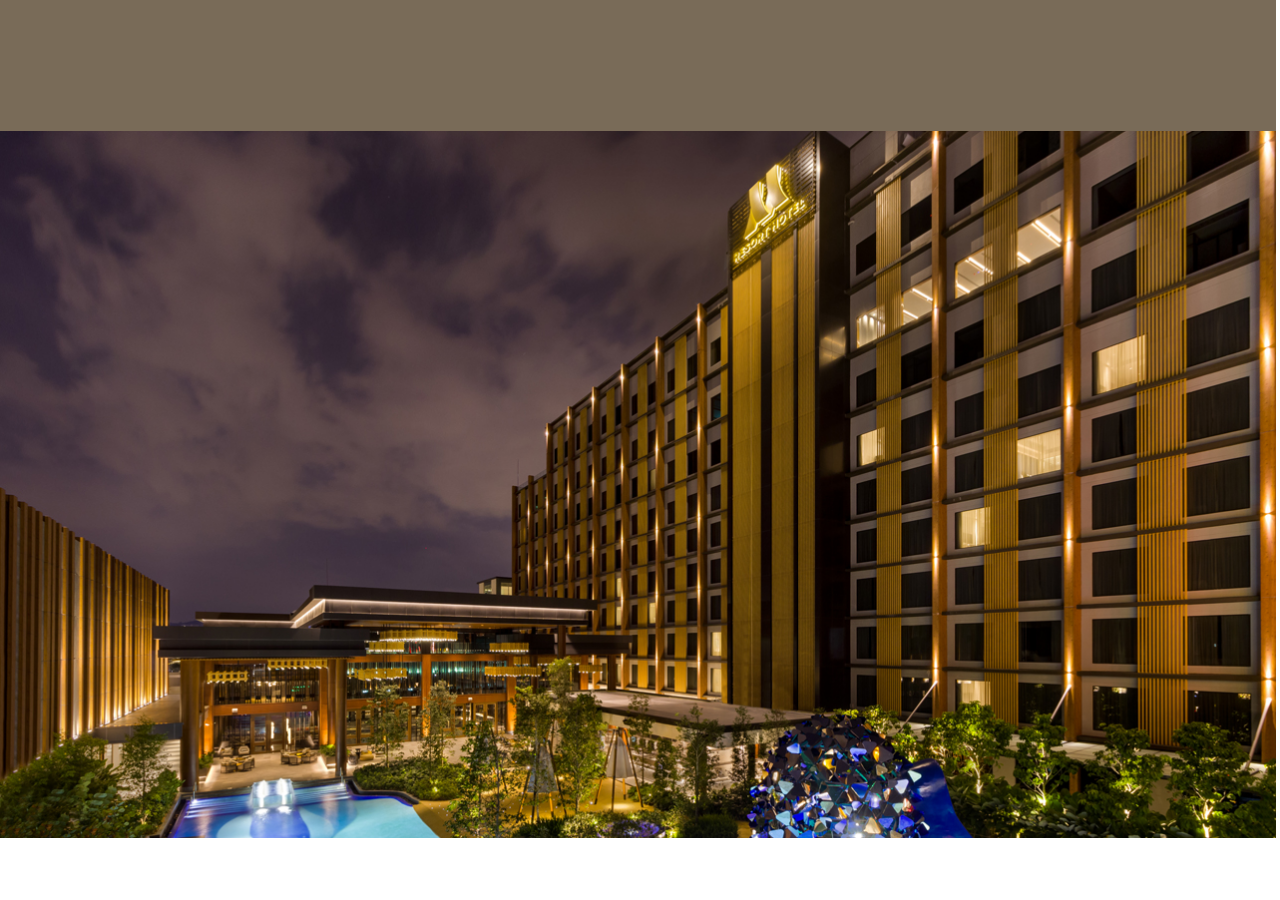
==== index.html @ 378cdc86 "Add files via upload" ====
<html>
<head>
		<title>Extreme Inn</title>
</head>
<body>
	<div style="background-color: #796b58;width: 101%;height: 15%;margin-top: -10px;margin-left: -9px;">

	</div>
	<div>
		<img src="homepage.jpg" style="height: 80%;width: 101%;object-fit: cover;margin-left: -9px;">
	</div>
	
</body>
</html>
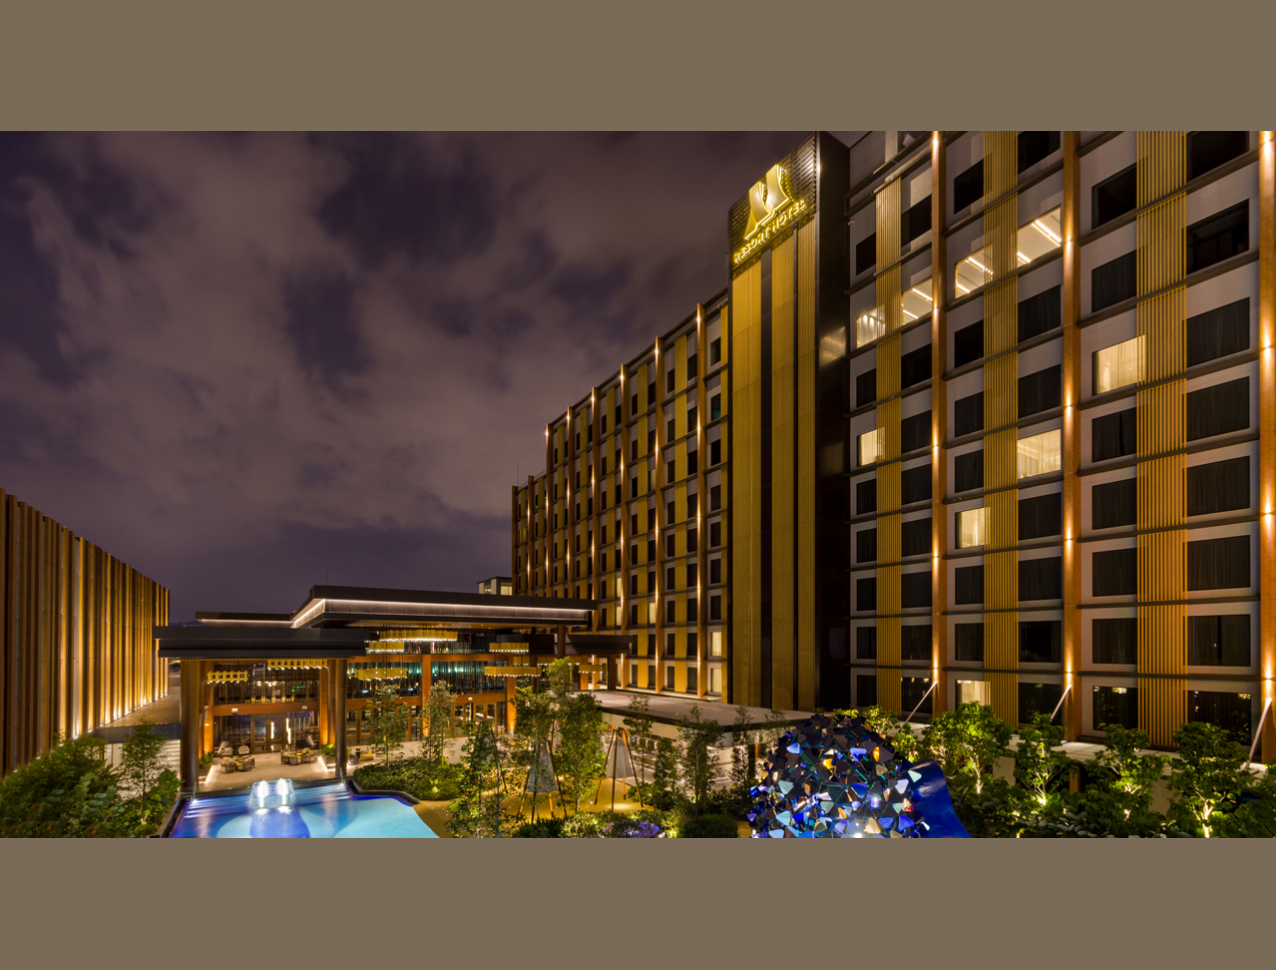
==== commit 376b945a: "netlify test" ====
--- a/index.html
+++ b/index.html
@@ -9,6 +9,8 @@
 	<div>
 		<img src="homepage.jpg" style="height: 80%;width: 101%;object-fit: cover;margin-left: -9px;">
 	</div>
-	
+	<div style="background-color: #796b58;width: 101%;height: 15%;margin-left: -9px;">
+
+	</div>
 </body>
 </html>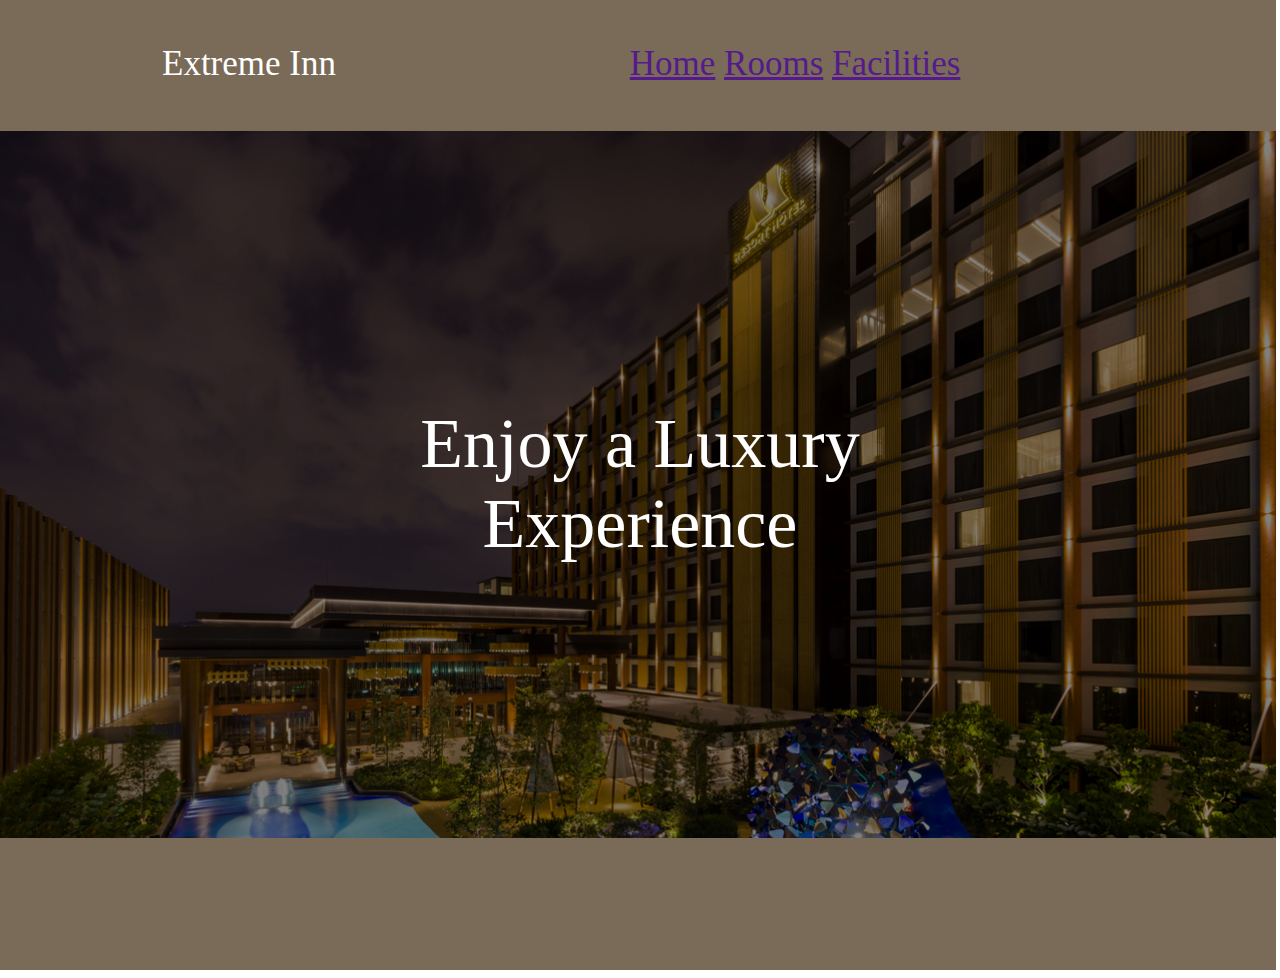
==== commit db64e9c5: "header added" ====
--- a/index.html
+++ b/index.html
@@ -3,11 +3,20 @@
 		<title>Extreme Inn</title>
 </head>
 <body>
-	<div style="background-color: #796b58;width: 101%;height: 15%;margin-top: -10px;margin-left: -9px;">
-
+	<div style="background-color: #796b58;width: 101%;height: 15%;margin-top: -10px;margin-left: -9px;position: relative;">
+		<div style=" position: absolute;top: 50%;left: 250px;transform: translate(-50%, -50%);font-size: 35;color: white;font: forum;">Extreme Inn</div>
+		<div style=" position: absolute;top: 50%;right: 150px;transform: translate(-50%, -50%);font-size: 35;color: white;font: forum;">
+			<a href="">Home</a>
+			<a href="">Rooms</a>
+			<a href="">Facilities</a>
+		</div>
+	</div>
+	<div style=" position: relative;text-align: center;">
+		<img src="homepage.jpg" style="height: 80%;width: 101%;object-fit: cover;margin-left: -9px;filter: brightness(0.5);">
+		<div style=" position: absolute;top: 50%;left: 50%;transform: translate(-50%, -50%);font-size: 70;color: white;font: forum;">Enjoy a Luxury Experience</div>
 	</div>
 	<div>
-		<img src="homepage.jpg" style="height: 80%;width: 101%;object-fit: cover;margin-left: -9px;">
+
 	</div>
 	<div style="background-color: #796b58;width: 101%;height: 15%;margin-left: -9px;">
 
